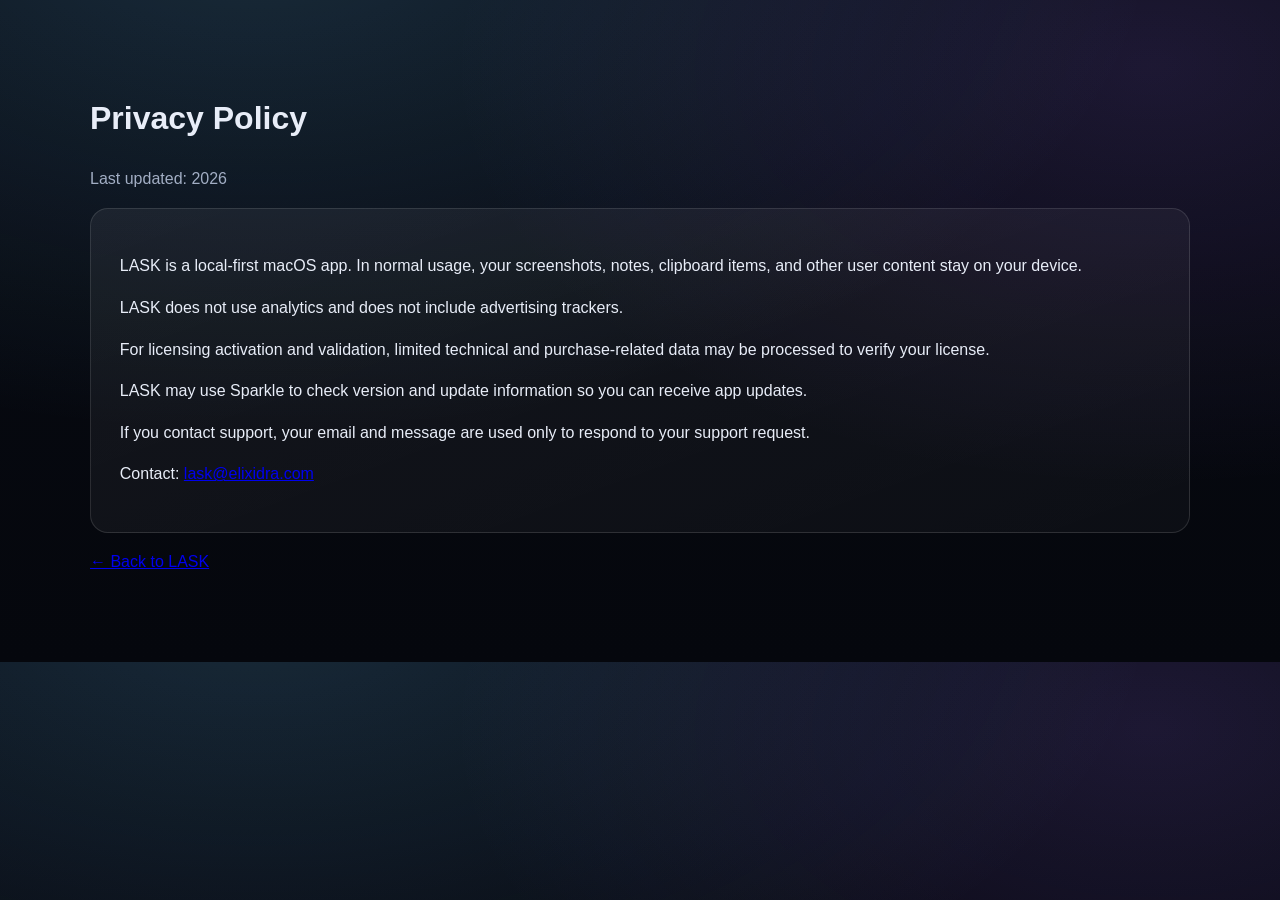
==== privacy.html @ a56520e7 "Create approval-ready static website and legal pages for LASK" ====
<!doctype html>
<html lang="en">
  <head>
    <meta charset="UTF-8" />
    <meta name="viewport" content="width=device-width, initial-scale=1.0" />
    <title>Privacy Policy | LASK</title>
    <link rel="stylesheet" href="styles.css" />
  </head>
  <body>
    <main class="container section">
      <h1>Privacy Policy</h1>
      <p class="muted">Last updated: 2026</p>
      <div class="card">
        <p>
          LASK is a local-first macOS app. In normal usage, your screenshots, notes, clipboard
          items, and other user content stay on your device.
        </p>
        <p>LASK does not use analytics and does not include advertising trackers.</p>
        <p>
          For licensing activation and validation, limited technical and purchase-related data may
          be processed to verify your license.
        </p>
        <p>
          LASK may use Sparkle to check version and update information so you can receive app
          updates.
        </p>
        <p>
          If you contact support, your email and message are used only to respond to your support
          request.
        </p>
        <p>Contact: <a href="mailto:lask@elixidra.com">lask@elixidra.com</a></p>
      </div>
      <p><a href="index.html">← Back to LASK</a></p>
    </main>
  </body>
</html>
---- styles.css ----
:root {
  --bg: #070a12;
  --bg-soft: #0d1220;
  --card: rgba(255, 255, 255, 0.04);
  --border: rgba(255, 255, 255, 0.12);
  --text: #e8edf8;
  --muted: #a2aec4;
  --accent: #8ee7ff;
  --accent-strong: #77d7ff;
}

* {
  box-sizing: border-box;
}

html {
  scroll-behavior: smooth;
}

body {
  margin: 0;
  font-family: -apple-system, BlinkMacSystemFont, "SF Pro Text", "SF Pro Display", "Segoe UI", sans-serif;
  color: var(--text);
  background:
    radial-gradient(900px 500px at 20% -10%, rgba(111, 201, 255, 0.17), transparent),
    radial-gradient(700px 420px at 90% 10%, rgba(165, 108, 255, 0.14), transparent),
    linear-gradient(180deg, #070a12 0%, #05070d 100%);
  line-height: 1.6;
}

.container {
  width: min(1100px, 92%);
  margin: 0 auto;
}

.section {
  padding: 72px 0;
}

.site-header {
  position: sticky;
  top: 0;
  z-index: 100;
  background: rgba(7, 10, 18, 0.74);
  border-bottom: 1px solid var(--border);
  backdrop-filter: blur(10px);
}

.nav {
  min-height: 70px;
  display: flex;
  align-items: center;
  justify-content: space-between;
  gap: 1rem;
}

.logo {
  color: var(--text);
  text-decoration: none;
  font-weight: 700;
  letter-spacing: 0.06em;
}

.nav-links {
  display: flex;
  gap: 1rem;
  flex-wrap: wrap;
}

.nav-links a,
.footer-links a {
  color: var(--muted);
  text-decoration: none;
}

.nav-links a:hover,
.footer-links a:hover {
  color: var(--text);
}

.hero h1 {
  margin: 0;
  font-size: clamp(2rem, 6vw, 3.6rem);
  line-height: 1.1;
  max-width: 780px;
}

.eyebrow {
  color: var(--accent);
  text-transform: uppercase;
  letter-spacing: 0.1em;
  font-size: 0.75rem;
  margin-bottom: 0.8rem;
}

.subheadline {
  color: var(--muted);
  max-width: 800px;
  font-size: 1.1rem;
  margin-top: 1.2rem;
}

.hero-actions {
  margin-top: 2rem;
  display: flex;
  gap: 0.8rem;
  flex-wrap: wrap;
}

.button {
  display: inline-flex;
  align-items: center;
  justify-content: center;
  border: 1px solid transparent;
  border-radius: 12px;
  padding: 0.75rem 1.1rem;
  font-weight: 600;
  text-decoration: none;
  background: linear-gradient(135deg, var(--accent), var(--accent-strong));
  color: #001018;
}

.button.secondary {
  color: var(--text);
  background: rgba(255, 255, 255, 0.06);
  border-color: var(--border);
}

.button.small {
  padding: 0.55rem 0.9rem;
}

.card {
  border: 1px solid var(--border);
  border-radius: 18px;
  background: linear-gradient(160deg, rgba(255, 255, 255, 0.06), rgba(255, 255, 255, 0.03));
  padding: 1.8rem;
}

.price {
  font-size: clamp(1.5rem, 4vw, 2.2rem);
  font-weight: 700;
  margin: 0.3rem 0;
}

.muted {
  color: var(--muted);
}

.grid {
  display: grid;
  gap: 1rem;
}

.cards-3 {
  grid-template-columns: repeat(auto-fit, minmax(220px, 1fr));
}

.feature-card {
  border: 1px solid var(--border);
  border-radius: 16px;
  background: var(--card);
  padding: 1rem;
}

.feature-card h3 {
  margin-top: 0;
  margin-bottom: 0.5rem;
}

.feature-card p {
  margin: 0;
  color: var(--muted);
}

.cards-5 {
  grid-template-columns: repeat(auto-fit, minmax(160px, 1fr));
}

.shot-placeholder {
  min-height: 140px;
  border-radius: 14px;
  border: 1px dashed rgba(142, 231, 255, 0.45);
  background: rgba(142, 231, 255, 0.05);
  color: #bdefff;
  display: flex;
  align-items: center;
  justify-content: center;
  text-align: center;
  padding: 1rem;
  font-weight: 600;
}

.trust-list {
  margin: 0;
  padding-left: 1.2rem;
}

.site-footer {
  border-top: 1px solid var(--border);
  margin-top: 2rem;
  padding: 1.4rem 0;
}

.footer-inner {
  display: flex;
  align-items: center;
  justify-content: space-between;
  gap: 1rem;
  flex-wrap: wrap;
}

.footer-links {
  display: flex;
  gap: 1rem;
  flex-wrap: wrap;
}

@media (max-width: 760px) {
  .nav {
    flex-wrap: wrap;
    padding: 0.6rem 0;
  }

  .nav-links {
    order: 3;
    width: 100%;
  }
}
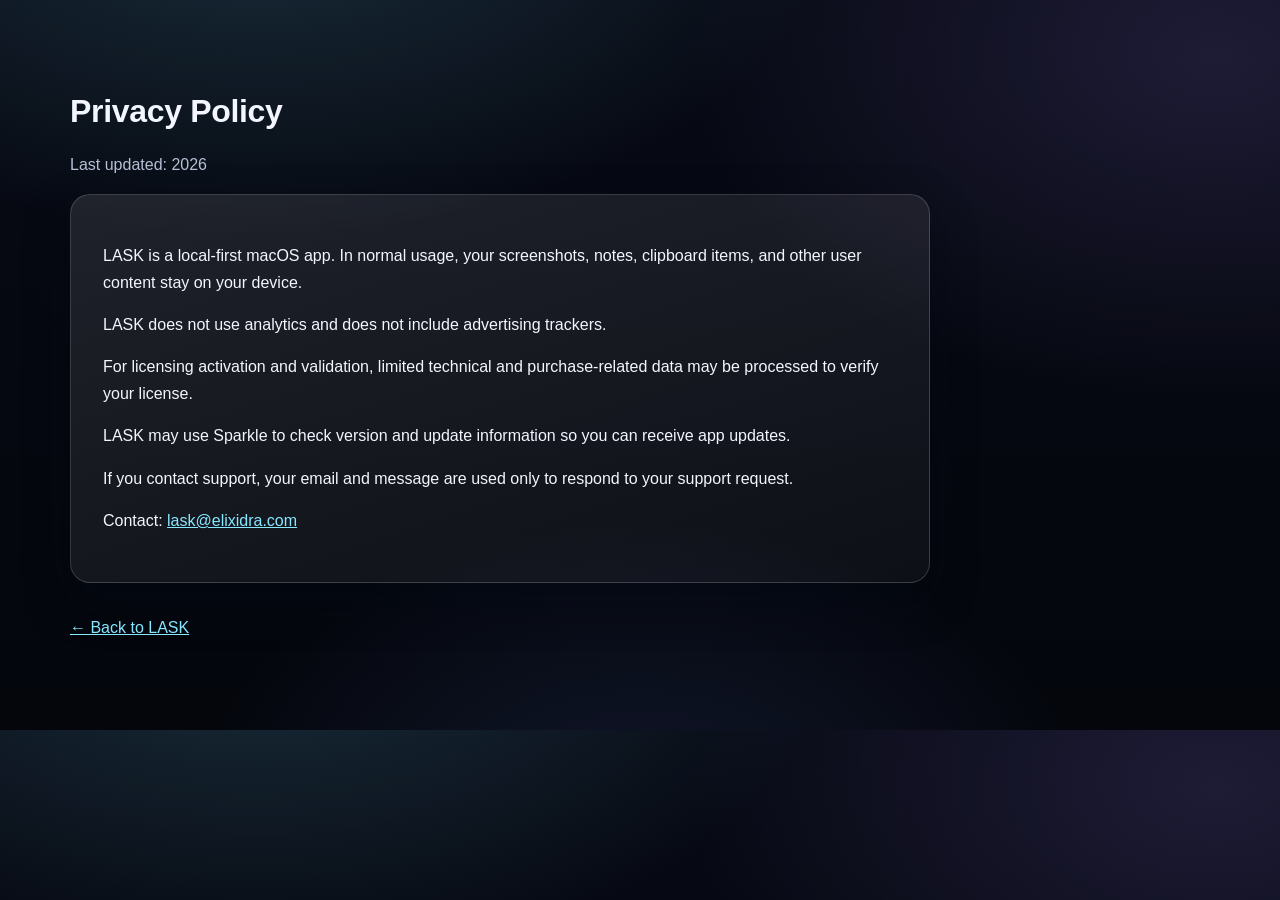
==== commit d9b8c4b1: "Redesign LASK site with premium static landing page" ====
--- a/privacy.html
+++ b/privacy.html
@@ -6,7 +6,7 @@
     <title>Privacy Policy | LASK</title>
     <link rel="stylesheet" href="styles.css" />
   </head>
-  <body>
+  <body class="page-simple">
     <main class="container section">
       <h1>Privacy Policy</h1>
       <p class="muted">Last updated: 2026</p>
@@ -30,7 +30,7 @@
         </p>
         <p>Contact: <a href="mailto:lask@elixidra.com">lask@elixidra.com</a></p>
       </div>
-      <p><a href="index.html">← Back to LASK</a></p>
+      <p><a class="back-link" href="index.html">← Back to LASK</a></p>
     </main>
   </body>
 </html>
--- a/styles.css
+++ b/styles.css
@@ -1,12 +1,14 @@
 :root {
-  --bg: #070a12;
-  --bg-soft: #0d1220;
-  --card: rgba(255, 255, 255, 0.04);
-  --border: rgba(255, 255, 255, 0.12);
-  --text: #e8edf8;
-  --muted: #a2aec4;
-  --accent: #8ee7ff;
-  --accent-strong: #77d7ff;
+  --bg-base: #05070f;
+  --bg-secondary: #0c1020;
+  --surface: rgba(255, 255, 255, 0.05);
+  --surface-strong: rgba(255, 255, 255, 0.09);
+  --border: rgba(255, 255, 255, 0.16);
+  --text: #f3f6ff;
+  --muted: #b6bfd4;
+  --brand-cyan: #87e7ff;
+  --brand-blue: #78a6ff;
+  --brand-violet: #af87ff;
 }
 
 * {
@@ -21,15 +23,20 @@
   margin: 0;
   font-family: -apple-system, BlinkMacSystemFont, "SF Pro Text", "SF Pro Display", "Segoe UI", sans-serif;
   color: var(--text);
+  line-height: 1.65;
   background:
-    radial-gradient(900px 500px at 20% -10%, rgba(111, 201, 255, 0.17), transparent),
-    radial-gradient(700px 420px at 90% 10%, rgba(165, 108, 255, 0.14), transparent),
-    linear-gradient(180deg, #070a12 0%, #05070d 100%);
-  line-height: 1.6;
+    radial-gradient(950px 560px at 20% -15%, rgba(126, 238, 255, 0.16), transparent 62%),
+    radial-gradient(850px 560px at 95% 8%, rgba(173, 135, 255, 0.14), transparent 62%),
+    radial-gradient(720px 500px at 50% 115%, rgba(99, 134, 255, 0.14), transparent 64%),
+    linear-gradient(180deg, #070a15 0%, #04060c 100%);
+}
+
+a {
+  color: var(--brand-cyan);
 }
 
 .container {
-  width: min(1100px, 92%);
+  width: min(1140px, 92%);
   margin: 0 auto;
 }
 
@@ -41,13 +48,13 @@
   position: sticky;
   top: 0;
   z-index: 100;
-  background: rgba(7, 10, 18, 0.74);
-  border-bottom: 1px solid var(--border);
-  backdrop-filter: blur(10px);
+  backdrop-filter: blur(16px);
+  background: rgba(8, 11, 20, 0.72);
+  border-bottom: 1px solid rgba(255, 255, 255, 0.09);
 }
 
 .nav {
-  min-height: 70px;
+  min-height: 74px;
   display: flex;
   align-items: center;
   justify-content: space-between;
@@ -58,12 +65,13 @@
   color: var(--text);
   text-decoration: none;
   font-weight: 700;
-  letter-spacing: 0.06em;
+  letter-spacing: 0.18em;
+  font-size: 0.92rem;
 }
 
 .nav-links {
   display: flex;
-  gap: 1rem;
+  gap: 1.1rem;
   flex-wrap: wrap;
 }
 
@@ -71,6 +79,8 @@
 .footer-links a {
   color: var(--muted);
   text-decoration: none;
+  font-size: 0.95rem;
+  transition: color 180ms ease;
 }
 
 .nav-links a:hover,
@@ -78,69 +88,181 @@
   color: var(--text);
 }
 
+h1,
+h2,
+h3 {
+  line-height: 1.2;
+  letter-spacing: -0.01em;
+  margin-top: 0;
+}
+
+h2 {
+  font-size: clamp(1.5rem, 2.5vw, 2rem);
+  margin-bottom: 1.1rem;
+}
+
+.hero {
+  display: grid;
+  grid-template-columns: 1.05fr 1fr;
+  gap: 2rem;
+  align-items: center;
+  padding-top: 86px;
+}
+
+.eyebrow {
+  color: #bceeff;
+  text-transform: uppercase;
+  letter-spacing: 0.13em;
+  font-size: 0.73rem;
+  margin: 0;
+}
+
+.brand-presence {
+  margin: 0.45rem 0 0;
+  color: rgba(243, 246, 255, 0.8);
+  font-weight: 600;
+  letter-spacing: 0.17em;
+  font-size: 0.8rem;
+}
+
 .hero h1 {
-  margin: 0;
-  font-size: clamp(2rem, 6vw, 3.6rem);
-  line-height: 1.1;
-  max-width: 780px;
-}
-
-.eyebrow {
-  color: var(--accent);
-  text-transform: uppercase;
-  letter-spacing: 0.1em;
-  font-size: 0.75rem;
-  margin-bottom: 0.8rem;
+  margin: 0.9rem 0 0;
+  font-size: clamp(2.05rem, 5.6vw, 4rem);
+  max-width: 700px;
 }
 
 .subheadline {
   color: var(--muted);
-  max-width: 800px;
-  font-size: 1.1rem;
+  font-size: clamp(1.03rem, 2.1vw, 1.17rem);
   margin-top: 1.2rem;
+  max-width: 640px;
 }
 
 .hero-actions {
   margin-top: 2rem;
   display: flex;
-  gap: 0.8rem;
-  flex-wrap: wrap;
+  gap: 1rem;
 }
 
 .button {
   display: inline-flex;
   align-items: center;
   justify-content: center;
+  border-radius: 13px;
   border: 1px solid transparent;
-  border-radius: 12px;
-  padding: 0.75rem 1.1rem;
+  font-weight: 650;
+  text-decoration: none;
+  padding: 0.84rem 1.25rem;
+  transition: transform 180ms ease, box-shadow 180ms ease, border-color 180ms ease;
+}
+
+.button-gradient {
+  color: #061321;
+  background-image: linear-gradient(120deg, #8ce8ff 0%, #88beff 50%, #b695ff 100%);
+  box-shadow:
+    0 10px 28px rgba(120, 166, 255, 0.38),
+    0 0 0 1px rgba(255, 255, 255, 0.3) inset,
+    0 0 32px rgba(135, 231, 255, 0.24);
+}
+
+.button-gradient:hover {
+  transform: translateY(-1px);
+  box-shadow:
+    0 14px 30px rgba(120, 166, 255, 0.44),
+    0 0 0 1px rgba(255, 255, 255, 0.36) inset,
+    0 0 36px rgba(175, 135, 255, 0.3);
+}
+
+.button-small {
+  padding: 0.64rem 1rem;
+  font-size: 0.9rem;
+}
+
+.hero-visual {
+  position: relative;
+  min-height: 430px;
+  display: flex;
+  align-items: center;
+}
+
+.hero-glow {
+  position: absolute;
+  inset: 14% 10% 8%;
+  border-radius: 28px;
+  background:
+    radial-gradient(circle at 20% 20%, rgba(135, 231, 255, 0.38), transparent 50%),
+    radial-gradient(circle at 82% 25%, rgba(176, 136, 255, 0.38), transparent 54%),
+    radial-gradient(circle at 44% 80%, rgba(120, 166, 255, 0.32), transparent 60%);
+  filter: blur(26px);
+}
+
+.showcase-card {
+  position: relative;
+  z-index: 1;
+  width: 100%;
+  border-radius: 22px;
+  border: 1px solid var(--border);
+  padding: 1rem;
+  background: linear-gradient(165deg, rgba(255, 255, 255, 0.16), rgba(255, 255, 255, 0.03) 38%, rgba(255, 255, 255, 0.05));
+  box-shadow: 0 24px 60px rgba(2, 8, 19, 0.6);
+  backdrop-filter: blur(12px);
+}
+
+.showcase-header {
+  display: flex;
+  gap: 0.4rem;
+  margin-bottom: 0.9rem;
+}
+
+.dot {
+  width: 9px;
+  height: 9px;
+  border-radius: 999px;
+  background: rgba(243, 246, 255, 0.38);
+}
+
+.showcase-body {
+  display: grid;
+  gap: 0.85rem;
+}
+
+.preview-grid {
+  display: grid;
+  grid-template-columns: repeat(2, minmax(0, 1fr));
+  gap: 0.85rem;
+}
+
+.preview-tile {
+  min-height: 78px;
+  border-radius: 14px;
+  border: 1px solid rgba(255, 255, 255, 0.15);
+  background: linear-gradient(170deg, rgba(255, 255, 255, 0.1), rgba(255, 255, 255, 0.03));
+  color: rgba(243, 246, 255, 0.9);
+  display: flex;
+  align-items: center;
+  justify-content: center;
+  text-align: center;
+  font-size: 0.88rem;
   font-weight: 600;
-  text-decoration: none;
-  background: linear-gradient(135deg, var(--accent), var(--accent-strong));
-  color: #001018;
-}
-
-.button.secondary {
-  color: var(--text);
-  background: rgba(255, 255, 255, 0.06);
-  border-color: var(--border);
-}
-
-.button.small {
-  padding: 0.55rem 0.9rem;
+  letter-spacing: 0.01em;
+}
+
+.preview-tile.large {
+  min-height: 150px;
 }
 
 .card {
   border: 1px solid var(--border);
-  border-radius: 18px;
-  background: linear-gradient(160deg, rgba(255, 255, 255, 0.06), rgba(255, 255, 255, 0.03));
-  padding: 1.8rem;
+  border-radius: 20px;
+  background: linear-gradient(160deg, rgba(255, 255, 255, 0.1), rgba(255, 255, 255, 0.04));
+  box-shadow: 0 18px 46px rgba(2, 8, 19, 0.45);
+  padding: 2rem;
 }
 
 .price {
-  font-size: clamp(1.5rem, 4vw, 2.2rem);
+  margin: 0.3rem 0;
+  font-size: clamp(1.7rem, 4vw, 2.35rem);
   font-weight: 700;
-  margin: 0.3rem 0;
 }
 
 .muted {
@@ -153,19 +275,18 @@
 }
 
 .cards-3 {
-  grid-template-columns: repeat(auto-fit, minmax(220px, 1fr));
+  grid-template-columns: repeat(auto-fit, minmax(230px, 1fr));
 }
 
 .feature-card {
-  border: 1px solid var(--border);
+  border: 1px solid rgba(255, 255, 255, 0.13);
   border-radius: 16px;
-  background: var(--card);
-  padding: 1rem;
+  background: var(--surface);
+  padding: 1.2rem;
 }
 
 .feature-card h3 {
-  margin-top: 0;
-  margin-bottom: 0.5rem;
+  margin-bottom: 0.45rem;
 }
 
 .feature-card p {
@@ -174,21 +295,25 @@
 }
 
 .cards-5 {
-  grid-template-columns: repeat(auto-fit, minmax(160px, 1fr));
+  grid-template-columns: repeat(auto-fit, minmax(170px, 1fr));
 }
 
 .shot-placeholder {
-  min-height: 140px;
-  border-radius: 14px;
-  border: 1px dashed rgba(142, 231, 255, 0.45);
-  background: rgba(142, 231, 255, 0.05);
-  color: #bdefff;
+  min-height: 168px;
+  border-radius: 16px;
+  border: 1px solid rgba(175, 135, 255, 0.33);
+  background:
+    linear-gradient(150deg, rgba(136, 190, 255, 0.17), rgba(135, 231, 255, 0.08) 40%, rgba(175, 135, 255, 0.16));
+  box-shadow:
+    inset 0 0 0 1px rgba(255, 255, 255, 0.08),
+    0 12px 26px rgba(9, 14, 30, 0.42);
+  color: #d7e8ff;
   display: flex;
   align-items: center;
   justify-content: center;
   text-align: center;
+  font-weight: 650;
   padding: 1rem;
-  font-weight: 600;
 }
 
 .trust-list {
@@ -197,8 +322,8 @@
 }
 
 .site-footer {
-  border-top: 1px solid var(--border);
-  margin-top: 2rem;
+  margin-top: 2.2rem;
+  border-top: 1px solid rgba(255, 255, 255, 0.12);
   padding: 1.4rem 0;
 }
 
@@ -208,6 +333,8 @@
   justify-content: space-between;
   gap: 1rem;
   flex-wrap: wrap;
+  color: var(--muted);
+  font-size: 0.92rem;
 }
 
 .footer-links {
@@ -216,14 +343,53 @@
   flex-wrap: wrap;
 }
 
+.page-simple .section {
+  padding-top: 92px;
+}
+
+.page-simple .card {
+  max-width: 860px;
+}
+
+.back-link {
+  display: inline-block;
+  margin-top: 1rem;
+}
+
+@media (max-width: 920px) {
+  .hero {
+    grid-template-columns: 1fr;
+    gap: 1.4rem;
+    padding-top: 72px;
+  }
+
+  .hero-visual {
+    min-height: 360px;
+  }
+}
+
 @media (max-width: 760px) {
+  .section {
+    padding: 60px 0;
+  }
+
   .nav {
     flex-wrap: wrap;
-    padding: 0.6rem 0;
+    padding: 0.65rem 0;
   }
 
   .nav-links {
     order: 3;
     width: 100%;
-  }
-}
+    gap: 0.8rem;
+  }
+
+  .hero-visual {
+    min-height: 310px;
+  }
+
+  .showcase-card,
+  .card {
+    padding: 1.25rem;
+  }
+}
